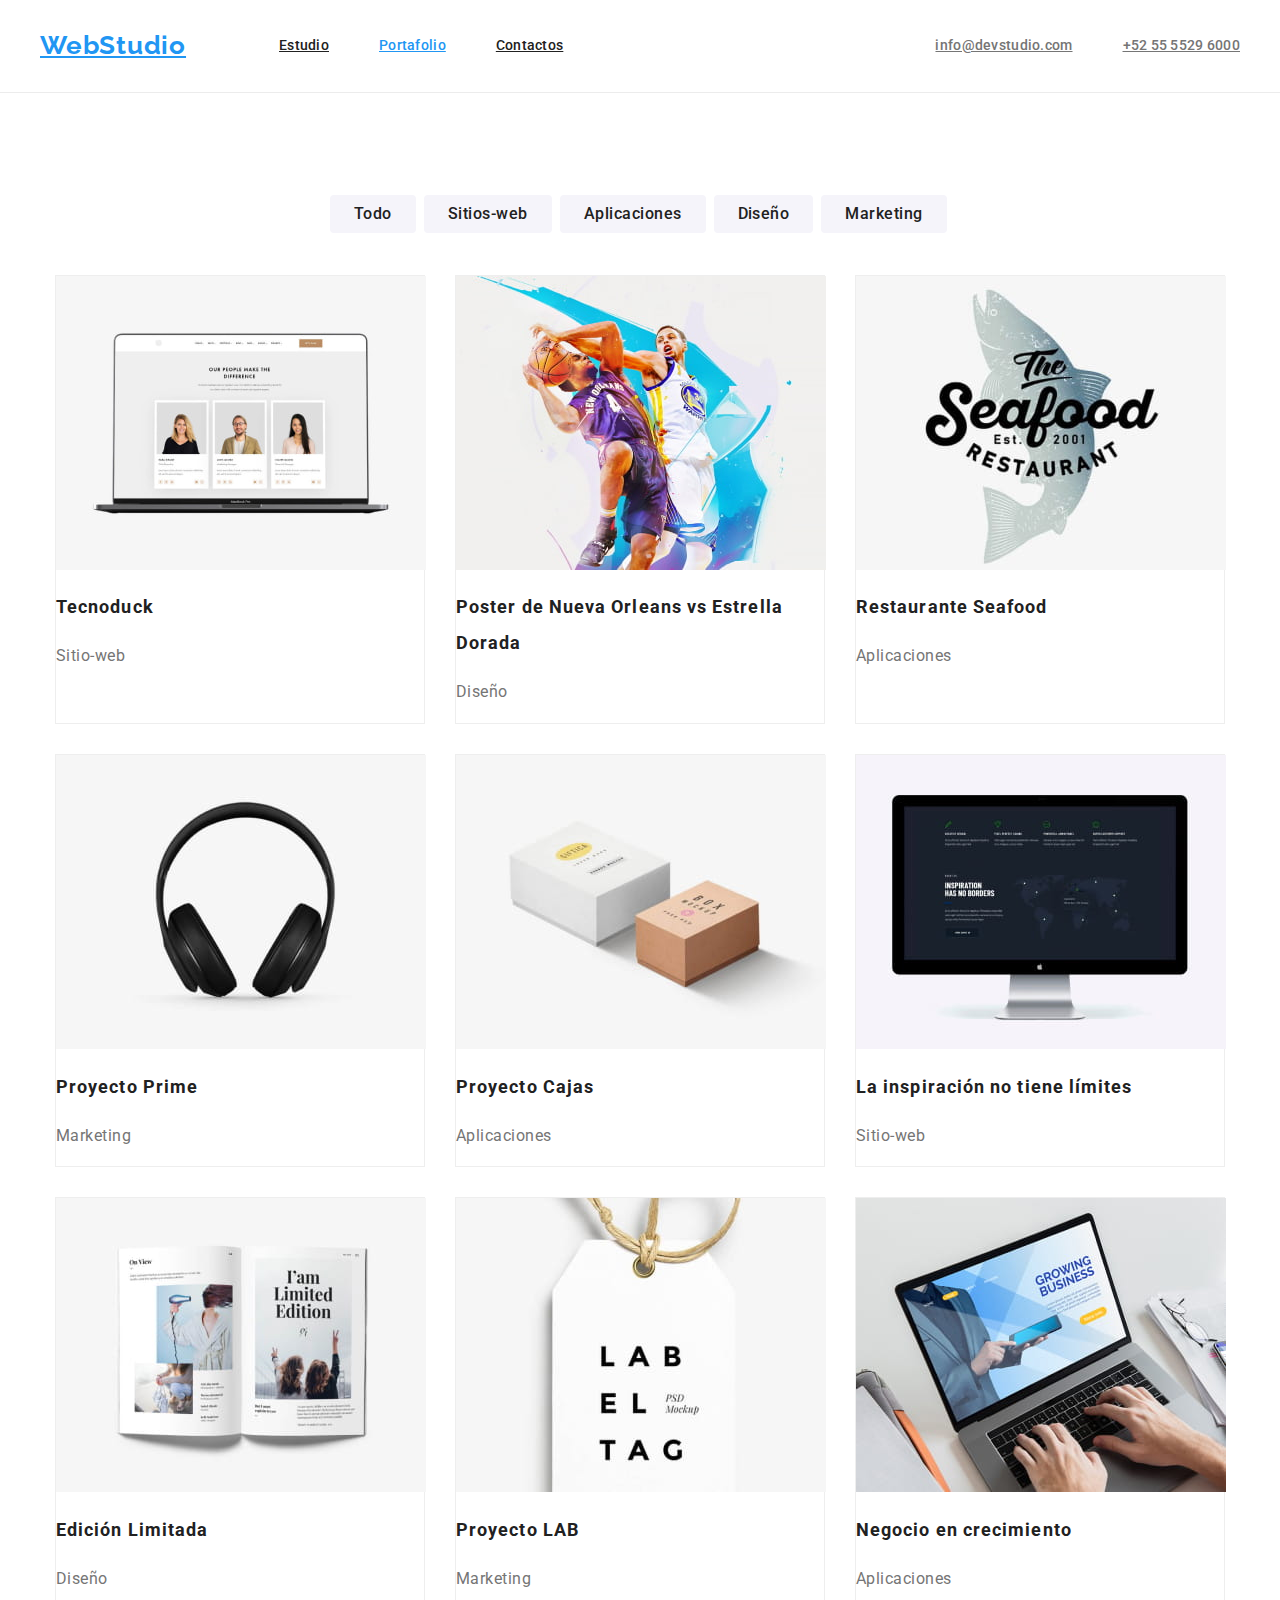
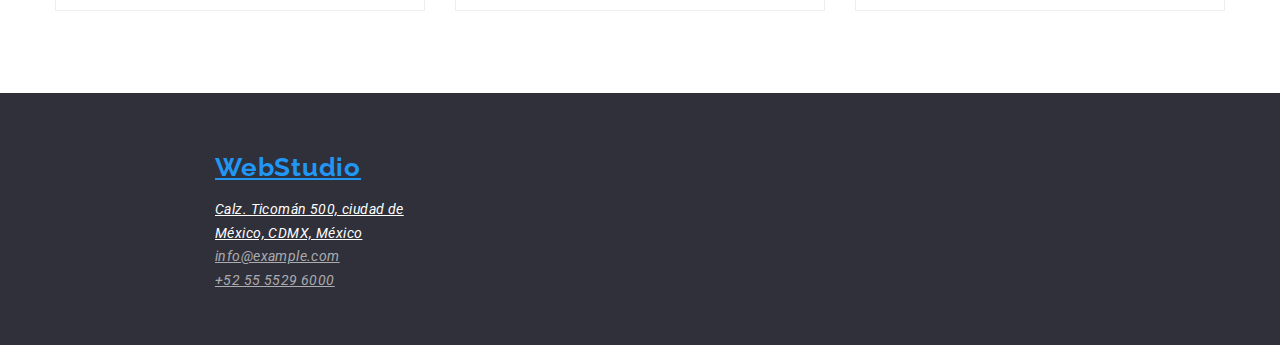
==== portafolio.html @ 7d242953 "tarea 4 v1" ====
<!DOCTYPE html>
<html lang="en">
<head>
    <meta charset="UTF-8">
    <meta name="viewport" content="width=device-width, initial-scale=1.0">
    <title>Portafolio</title>
    <link rel="stylesheet" href="https://cdnjs.cloudflare.com/ajax/libs/modern-normalize/2.0.0/modern-normalize.min.css">
    <link rel="stylesheet" href="./css/styles.css">
</head>
<body class="body">
    <header class="header">
        <div class="container container-header">
            <nav class="navigator">
                <a href="#" class="logo logo-header">WebStudio</a>
                <ul class="list">
                    <li><a href="./index.html" class="header-link">Estudio</a></li>
                    <li><a href="./portafolio.html" class="current-link">Portafolio</a></li>
                    <li><a href="" class="header-link">Contactos</a></li>
                </ul>
            </nav>
            <ul class="list">
                <li><a href="mailto:info@devstudio.com" class="header-link-contact">info@devstudio.com</a></li>
                <li><a href="tel:525555296000" class="header-link-contact">+52 55 5529 6000</a></li>
            </ul>
        </div>
    </header>
    
    <main>
        <article class="project-types">
            <div class="container section">
                <ul class="list">
                    <li><button type="button" class="project-button">Todo</button></li>
                    <li><button type="button" class="project-button">Sitios-web</button></li>
                    <li><button type="button" class="project-button">Aplicaciones</button></li>
                    <li><button type="button" class="project-button">Diseño</button></li>
                    <li><button type="button" class="project-button">Marketing</button></li>
                </ul>
            </div>
        </article>
        <Article class="Projects">
            <div class="container card">
                <ul class="list">
                    <li><img src="./images/Project_1.jpg" alt="Tecnoduck" width="370" height="294">
                        <h2 class="project-title">Tecnoduck</h2>
                        <p class="project-clasification">Sitio-web</p></li>
                    <li><img src="./images/Project_2.jpg" alt="Poster de Nueva Orleans" width="370" height="294">
                        <h2 class="project-title">Poster de Nueva Orleans vs Estrella Dorada</h2>
                        <p class="project-clasification">Diseño</p></li>
                    <li><img src="./images/Project_3.jpg" alt="Restaurante seafood" width="370" height="294">
                        <h2 class="project-title">Restaurante Seafood</h2>
                        <p class="project-clasification">Aplicaciones</p></li>
                    <li><img src="./images/Project_4.jpg" alt="Proyecto prime" width="370" height="294">
                        <h2 class="project-title">Proyecto Prime</h2>
                        <p class="project-clasification">Marketing</p></li>
                    <li><img src="./images/Project_5.jpg" alt="Proyecto cajas" width="370" height="294">
                        <h2 class="project-title">Proyecto Cajas</h2>
                        <p class="project-clasification">Aplicaciones</p></li>
                    <li><img src="./images/Project_6.jpg" alt="La inpiracion no tiene limites" width="370" height="294">
                        <h2 class="project-title">La inspiración no tiene límites</h2>
                        <p class="project-clasification">Sitio-web</p></li>
                    <li><img src="./images/Project_7.jpg" alt="Edición limitada" width="370" height="294">
                        <h2 class="project-title">Edición Limitada</h2>
                        <p class="project-clasification">Diseño</p></li>
                    <li><img src="./images/Project_8.jpg" alt="Priyecto LAB" width="370" height="294">
                        <h2 class="project-title">Proyecto LAB</h2>
                        <p class="project-clasification">Marketing</p></li>
                    <li><img src="./images/Project_9.jpg" alt="Negocio en crecimiento" width="370" height="294">
                        <h2 class="project-title">Negocio en crecimiento</h2>
                        <p class="project-clasification">Aplicaciones</p></li>
                </ul>
            </div>  
        </Article>
    </main>
    <footer class="footer">
        <div class="container container-footer">
            <a href="#" class="logo">WebStudio</a>
            <address>
            <ul class="list-footer">
                <li><a href="enlace google map" class="footer-link">Calz. Ticomán 500, ciudad de <br> México, CDMX, México</a></li>
                <li><a href="mailto:info@example.com"class="footer-link-contact">info@example.com</a></li>
                <li><a href="tel:525555296000" class="footer-link-contact">+52 55 5529 6000</a></li>
            </ul>
            </address>  
        </div>
    </footer>
</body>
</html>
---- css/styles.css ----
@import url('https://fonts.googleapis.com/css2?family=Raleway:ital,wght@0,700;1,700&display=swap');
/*font-family: 'Raleway', sans-serif;*/
@import url('https://fonts.googleapis.com/css2?family=Raleway:ital,wght@0,700;1,700&family=Roboto:ital,wght@0,400;0,500;0,700;0,900;1,400;1,500;1,700;1,900&display=swap');
/*font-family: 'Roboto', sans-serif;*/
:root{
    --color-blanco: #ffffff;
    --color-azul-claro: #2196f3;
    --color-gris-oscuro:  #212121;
    --color-beige: #757575;
    --color-azul-oscuro: #2F303A;
    --Color-azul-proundo: #1b2484;
}
*body{
    font-family: 'Roboto', sans-serif; 
    color: black;
}
/*Style encabezado general*/
.header{
    font-family: 'Roboto', sans-serif; 
    font-weight: 500; 
    font-size: 14px; 
    line-height: 1.14; 
    letter-spacing: 0.02em;
    color: var(--color-gris-oscuro);
    background-color: var(--color-blanco);
    padding-top: 24px;
    padding-bottom: 24px;
    border-bottom:  1px solid #ECECEC;
}
.container{
    width: 1200px; 
    margin: auto; 
}
.container-header{
    justify-content: space-between; 
    display: flex; 
    align-items:center;
}
.container-header ul{
    display: flex; 
    align-items:center;
    padding-left: 0px;
}
.navigator{
    display: flex; 
    align-items:center;
}
.navigator ul{
    padding-left: 0px;
}
.logo{
    font-family: 'Raleway', sans-serif;
    font-weight: 700;
    font-size: 26px;
    line-height: 1.15;
    letter-spacing: 0.03em;
    text-align: right; 
    color: var(--color-azul-claro); 
}
.logo-header{
    margin-right: 93px;
}
.list{
    display: flex;
    list-style: none; 
    gap: 50px;
    margin-left: 0;
    padding: 0px;
}
.current-link{
    color:var(--color-azul-claro); 
}
.header-link{ 
    color: var(--color-gris-oscuro); 
}
.header-link:hover, .header-link:focus{
    color: var(--color-azul-claro); 
}

.header-link-contact{
    color: var(--color-beige); 
}
.header-link-contact:hover, .header-link-contact:focus{
    color: var(--color-azul-claro); 
}
/*Style cuerpo pagina Principal*/
.introduction{
    height: 600px;
    width: 1600px;
    background-color:var(--color-azul-oscuro);
    text-align: center;
    display: flex;
    align-items: center;
    margin: auto;
}
.title{ 
    font-family: 'Roboto', sans-serif;
    font-weight: 900;
    font-size: 44px;
    line-height: 1.3636;
    letter-spacing: 0.06em;
    text-align: center;
    color:var(--color-blanco);
    margin: auto;
    margin-top: 0px;
    margin-bottom: 30px;
    width: 696px;
    height: 120px;
}
.index-button{
    background-color:var(--color-azul-claro);
    font-weight: 700;
    font-size: 16px;
    line-height: 1.87;
    letter-spacing: 0.06em;
    text-align: center;
    color: var(--color-blanco);
    cursor: pointer;
    width: 261px;
    height: 50px;
    border-radius: 4px;
    border: none;
    padding: 10px;
}
.index-button:hover, .index-button:focus{
    background-color: var(--Color-azul-proundo);
}
/*caracteristicas*/
.section{
    margin-top: 94px;
}
.characteristics{
    width: 1600px;
    display:flex;
    align-items: center;
    margin: auto;
    margin-bottom: 0;
}
.characteristics ul{
    gap: 30px;
    margin: 0px;
}
.characteristics-title{
    font-family: 'Roboto', sans-serif;
    font-weight: 700;
    font-size: 14px;
    line-height: 1.14;
    letter-spacing: 0.03em;
    color: var(--color-gris-oscuro);
}
.characteristics-description{
    font-family: 'Roboto', sans-serif;
    font-weight: 400;
    font-size: 14px;
    line-height: 1.71;
    letter-spacing: 0.03em;
    background-color: var(--color-blanco);
    color: var(--color-beige);
    width: 270px;
}
/*A que nos dedicamos*/
.works{
    width: 1600px;
    display:flex;
    align-items: center;
    margin: auto;
    margin-bottom: 94px;
}
.works ul{
    gap: 30px;
}
.works h2{
    font-family: 'Roboto', sans-serif;
    font-weight: 700;
    font-size: 36px;
    line-height: 1.17;
    letter-spacing: 0.03em;
    text-align: center;
    color: var(--color-gris-oscuro);
}
/*Nuestro Equipo*/
.team{
    background-color: #F5F4FA;
    width: 1600px;
    height: 648px;
    display:flex;
    align-items: center;
    margin: auto;
}
.team ul{
    gap: 37px;
}
.team h2{
    font-family: 'Roboto', sans-serif;
    font-weight: 700;
    font-size: 36px;
    line-height: 1.17;
    letter-spacing: 0.03em;
    text-align: center;
    color: var(--color-gris-oscuro);
    margin: 0px;
    margin-bottom: 50px;
}
.team h3{
    font-family: 'Roboto', sans-serif;
    font-weight: 500;
    font-size: 16px;
    line-height: 1.17;
    letter-spacing: 0.03em;
    text-align: center;
    color: var(--color-gris-oscuro);
}
.team p{
    font-family: 'Roboto', sans-serif;
    font-weight: 400;
    font-size: 16px;
    line-height: 1.17;
    letter-spacing: 0.03em;
    text-align: center;
    color: var(--color-beige);
}    

/*Style de footer*/
.footer{
    font-family: 'Roboto', sans-serif; 
    font-weight: 400; 
    font-size: 14px; 
    line-height: 1.71; 
    letter-spacing: 0.03em; 
    color: var(--color-blanco);
    background-color: var(--color-azul-oscuro);
    width: 1600px;
    height: 252px;
    display:flex;
    align-items: center;
    margin: auto;
}
.container-footer{
    margin-left: 215px;
    margin-top: 60px;
}
.list-footer{
 list-style: none;
 padding: 0px;
}
.footer-link{
    color: var(--color-blanco);
}
.footer-link:hover, .footer-link:focus{
    color: var(--color-azul-claro);
}
.footer-link-contact{
    color:#FFFFFF99;
}
.footer-link-contact:hover, .footer-link-contact:focus{
    color: var(--color-azul-claro);
}


/*Style cuerpo pagina portafolio*/
.project-types ul{
    width: 620px;
    height: 54px;
    display:flex;
    align-items: center;
    margin: auto;
    gap: 8px;
}
.project-button{
    font-family: 'Roboto', sans-serif;
    font-weight: 500;
    font-size: 16px;
    line-height: 1.62;
    letter-spacing: 0.03em;
    text-align: center;
    color: var(--color-gris-oscuro);
    background-color: #F5F4FA;
    border-radius: 4px;
    border-style: none;
    padding: 6px 24px;
}
.project-button:hover, .project-button:focus{
    background-color: var(--color-azul-claro);
    color: var(--color-blanco);
}
.card li{
    width: 370px;
    border: 1px solid #EEEEEE;
}
.card ul{
    display: flex;
    flex-wrap: wrap;
    gap: 30px;
    margin-top: 34px;
    margin-bottom: 82px;
    justify-content: center;
}   
.project-title{
    font-family: 'Roboto', sans-serif;
    font-weight: 700;
    font-size: 18px;
    line-height: 2;
    letter-spacing: 0.06em;
    color: var(--color-gris-oscuro);
}
.project-clasification{
    font-family: 'Roboto', sans-serif;
    font-weight: 400;
    font-size: 16px;
    line-height: 1.87;
    letter-spacing: 0.03em;
    color: var(--color-beige);
}
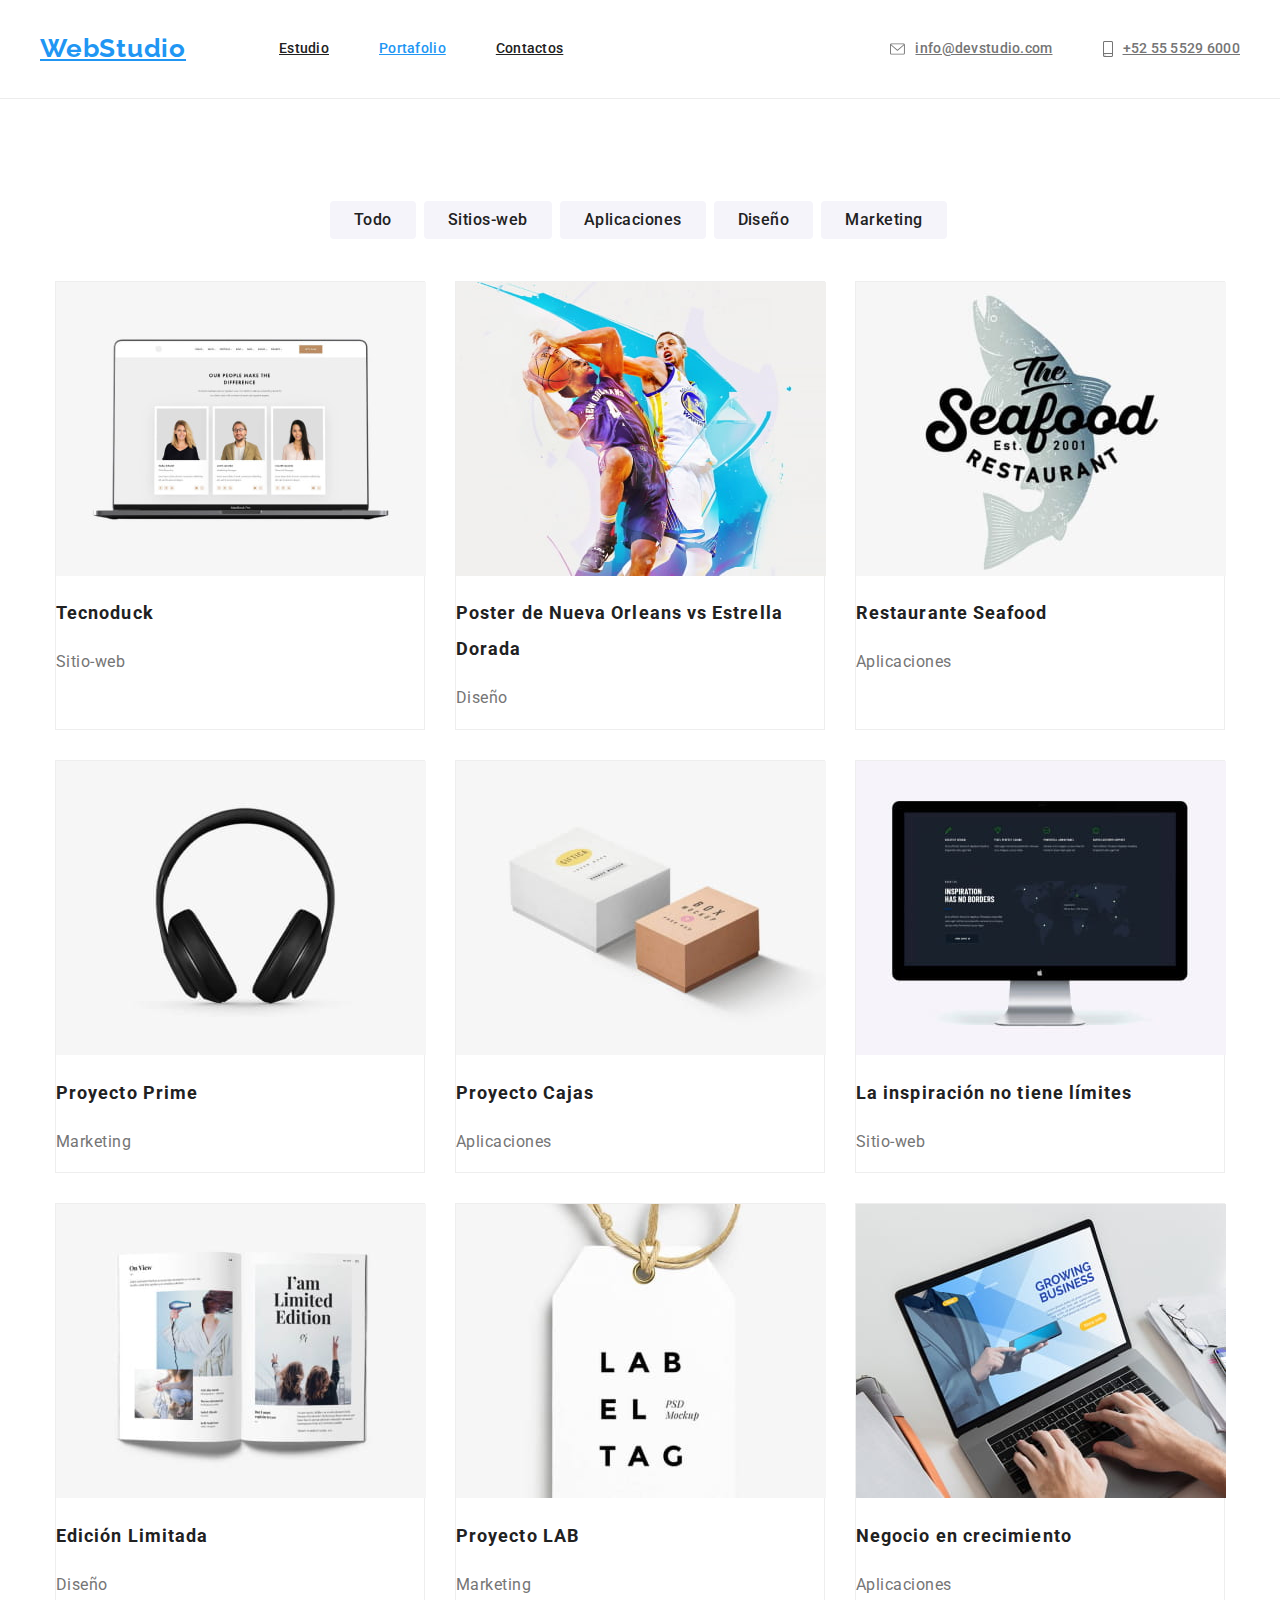
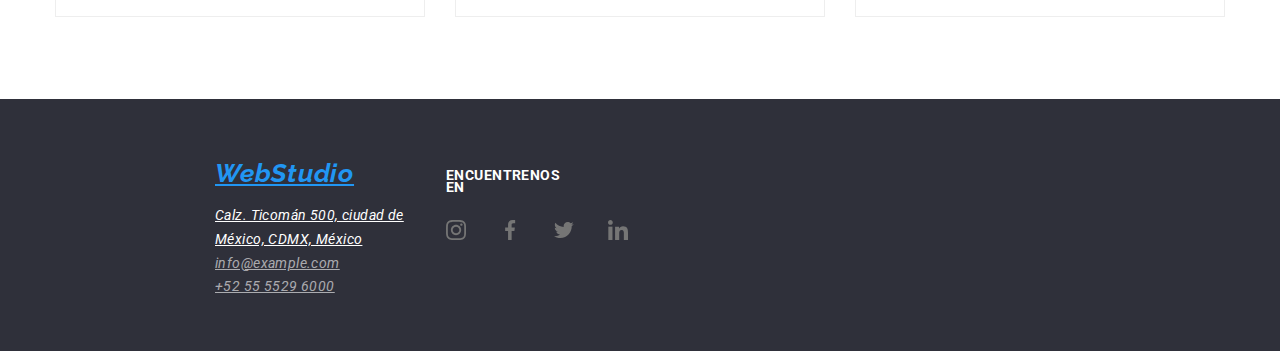
==== commit 9ef96bbc: "tarea 4 final" ====
--- a/portafolio.html
+++ b/portafolio.html
@@ -11,7 +11,7 @@
     <header class="header">
         <div class="container container-header">
             <nav class="navigator">
-                <a href="#" class="logo logo-header">WebStudio</a>
+                <a href="#" class="logo logo-header">WebStudio</a> <!--El # hace que el elace vaya a la misma pagian/ los logos siempre llevan a la misma pagina-->
                 <ul class="list">
                     <li><a href="./index.html" class="header-link">Estudio</a></li>
                     <li><a href="./portafolio.html" class="current-link">Portafolio</a></li>
@@ -19,8 +19,17 @@
                 </ul>
             </nav>
             <ul class="list">
-                <li><a href="mailto:info@devstudio.com" class="header-link-contact">info@devstudio.com</a></li>
-                <li><a href="tel:525555296000" class="header-link-contact">+52 55 5529 6000</a></li>
+                <li class="contact-header-item">
+                    <svg class="header-icon icon" width="15" height="22">
+                        <use href="./images/Icons/symbol-defs.svg#icon-Sobre"></use>
+                    </svg>
+                    <a href="mailto:info@devstudio.com" class="header-link-contact">info@devstudio.com</a></li>
+                <li class="contact-header-item">
+                    <svg class="header-icon icon" width="10" height="16">
+                        <use href="./images/Icons/symbol-defs.svg#icon-Telfono-inteligente"></use>
+                    </svg>
+                    <a href="tel:525555296000" class="header-link-contact">+52 55 5529 6000</a>
+                </li>
             </ul>
         </div>
     </header>
@@ -73,14 +82,40 @@
     </main>
     <footer class="footer">
         <div class="container container-footer">
-            <a href="#" class="logo">WebStudio</a>
-            <address>
-            <ul class="list-footer">
-                <li><a href="enlace google map" class="footer-link">Calz. Ticomán 500, ciudad de <br> México, CDMX, México</a></li>
-                <li><a href="mailto:info@example.com"class="footer-link-contact">info@example.com</a></li>
-                <li><a href="tel:525555296000" class="footer-link-contact">+52 55 5529 6000</a></li>
+            <address class="footer-adress">
+                <a href="#" class="logo logo-footer">WebStudio</a>
+                <ul class="list-footer">
+                    <li><a href="enlace google map" class="footer-link">Calz. Ticomán 500, ciudad de <br> México, CDMX, México</a></li>
+                    <li><a href="mailto:info@example.com"class="footer-link-contact">info@example.com</a></li>
+                    <li><a href="tel:525555296000" class="footer-link-contact">+52 55 5529 6000</a></li>
+                </ul>
+             </address>
+
+            <ul class="social-media-footer list">
+                <li>
+                    <h2 class="title-social-media">ENCUENTRENOS EN</h2>
+                </li>
+                <li>
+                    <svg class="footer-icon icon" width="20" height="20">
+                        <use href="./images/Icons/symbol-defs.svg#icon-Instagram"></use>
+                    </svg>
+                </li>
+                <li>
+                    <svg class="footer-icon icon" width="20" height="20">
+                    <use href="./images/Icons/symbol-defs.svg#icon-Facebook"></use>
+                    </svg>
+                </li>
+                <li>
+                    <svg class="footer-icon icon" width="20" height="20">
+                        <use href="./images/Icons/symbol-defs.svg#icon-Tweter"></use>
+                    </svg>
+                </li>
+                <li>
+                    <svg class="footer-icon icon" width="20" height="20">
+                        <use href="./images/Icons/symbol-defs.svg#icon-Linkedin"></use>
+                    </svg>
+                </li>
             </ul>
-            </address>  
         </div>
     </footer>
 </body>
--- a/css/styles.css
+++ b/css/styles.css
@@ -76,13 +76,28 @@
 .header-link:hover, .header-link:focus{
     color: var(--color-azul-claro); 
 }
-
+.contact-header-item{
+    display: flex;
+    align-items: center;
+    gap: 10px;
+    fill: var(--color-beige);
+}
+.contact-header-item:hover, .contact-header-item:focus {
+    color: var(--color-azul-claro);
+}
+.icon{
+    fill:  var(--color-beige);
+}
+.icon:hover{
+    fill: var(--color-azul-claro);
+}
 .header-link-contact{
-    color: var(--color-beige); 
+    color: var(--color-beige);
 }
 .header-link-contact:hover, .header-link-contact:focus{
-    color: var(--color-azul-claro); 
-}
+    color: var(--color-azul-claro);
+}
+
 /*Style cuerpo pagina Principal*/
 .introduction{
     height: 600px;
@@ -92,6 +107,8 @@
     display: flex;
     align-items: center;
     margin: auto;
+    background-image: linear-gradient(rgba(47, 48, 58, 0.40), rgb(47, 48, 58, 0.40)),  url(../images/Hero-1.jpg);
+    
 }
 .title{ 
     font-family: 'Roboto', sans-serif;
@@ -126,9 +143,6 @@
     background-color: var(--Color-azul-proundo);
 }
 /*caracteristicas*/
-.section{
-    margin-top: 94px;
-}
 .characteristics{
     width: 1600px;
     display:flex;
@@ -140,6 +154,20 @@
     gap: 30px;
     margin: 0px;
 }
+.section{
+    margin-top: 94px;
+}
+.characteristics-icon-space{
+    background-color: #F5F4FA;
+    height: 120px;
+    display:flex;
+    align-items: center;
+    justify-content: center;
+}
+.characteristics-icon{
+    height: 70px;
+    width: 70px;
+}
 .characteristics-title{
     font-family: 'Roboto', sans-serif;
     font-weight: 700;
@@ -147,6 +175,8 @@
     line-height: 1.14;
     letter-spacing: 0.03em;
     color: var(--color-gris-oscuro);
+    margin-top: 30px;
+    margin-bottom: 10px;
 }
 .characteristics-description{
     font-family: 'Roboto', sans-serif;
@@ -157,6 +187,7 @@
     background-color: var(--color-blanco);
     color: var(--color-beige);
     width: 270px;
+    margin: 0px;
 }
 /*A que nos dedicamos*/
 .works{
@@ -190,6 +221,10 @@
 .team ul{
     gap: 37px;
 }
+.team li{
+    background-color: var(--color-blanco);
+    box-shadow: 0px 2px 1px 0px #00000033;
+}
 .team h2{
     font-family: 'Roboto', sans-serif;
     font-weight: 700;
@@ -219,6 +254,59 @@
     text-align: center;
     color: var(--color-beige);
 }    
+.team-social-media{
+    display: flex;
+    align-items: center;
+    margin-bottom: 30px;
+    padding: 0px;
+    justify-content: center;
+}
+
+/*Clientes*/
+.regular-customer{
+    width: 1600px;
+    display:flex;
+    align-items: center;
+    margin: auto;
+    margin-bottom: 0;
+}
+.regular-customer h2{
+    font-family: 'Roboto', sans-serif;
+    font-weight: 700;
+    font-size: 36px;
+    line-height: 1.17;
+    letter-spacing: 0.03em;
+    text-align: center;
+    color: var(--color-gris-oscuro);
+    margin: 0px;
+}
+.regular-customer ul{
+    height: 162px;
+    width: 1170px;
+    gap: 30px;
+    justify-content: center;
+    align-items: center;
+    margin: 0px;
+}
+.regular-customer ul:hover{
+    fill: var(--color-azul-claro);
+}
+.customer-item{
+    width: 170px;
+    height: 81px;
+    display: flex;
+    align-items: center;
+    justify-content: center;
+    border: 1px solid #AFB1B8;
+    border-radius: 4px;
+}
+.customer-item:hover{
+    color: var(--color-azul-claro);
+    fill: var(--color-azul-claro);
+}
+.customer-list:hover, .customer-list:focus{
+    fill: var(--color-azul-claro);
+}
 
 /*Style de footer*/
 .footer{
@@ -238,10 +326,27 @@
 .container-footer{
     margin-left: 215px;
     margin-top: 60px;
+    height: 161px;
+    display: flex;
+    flex-wrap: wrap;
+    font-style: normal;
+}
+.footer-adress{
+    width: 231px;
+    height: 95px;
+}
+.logo-footer{
+    font-family: 'Raleway', sans-serif;
+    font-weight: 700;
+    font-size: 26px;
+    line-height: 1.15;
+    letter-spacing: 0.03em;
+    text-align: right;
+    color: var(--color-azul-claro); 
 }
 .list-footer{
- list-style: none;
- padding: 0px;
+    list-style: none;
+    padding: 0px;
 }
 .footer-link{
     color: var(--color-blanco);
@@ -255,6 +360,33 @@
 .footer-link-contact:hover, .footer-link-contact:focus{
     color: var(--color-azul-claro);
 }
+.social-media-footer{
+    width: 206px;
+    height: 80px;
+    display: flex;
+    flex-wrap: wrap;
+    margin: 0;
+    
+}
+.title-social-media{
+    width: 135px;
+    height: 16px;
+    font-family: 'Roboto', sans-serif;
+    font-weight: 700;
+    font-size: 14px;
+    line-height: 0.85;
+    letter-spacing: 0.03em;
+    margin-right: 71px;
+    margin-bottom: 0px;
+}
+.social-media-footer{
+    list-style: none;
+    padding: 0;
+    gap: 34px;
+    padding-inline-start: 0;
+}
+
+
 
 
 /*Style cuerpo pagina portafolio*/
@@ -277,16 +409,25 @@
     background-color: #F5F4FA;
     border-radius: 4px;
     border-style: none;
-    padding: 6px 24px;
-}
+    padding: 6px 24px;   
+}
+
+
 .project-button:hover, .project-button:focus{
     background-color: var(--color-azul-claro);
     color: var(--color-blanco);
+    box-shadow: 0px 3px 3px 0px #0000001F;
 }
 .card li{
     width: 370px;
     border: 1px solid #EEEEEE;
 }
+.card li:hover{
+    box-shadow: 1px 4px 6px 0px #00000029;
+}
+
+
+
 .card ul{
     display: flex;
     flex-wrap: wrap;
@@ -311,4 +452,3 @@
     letter-spacing: 0.03em;
     color: var(--color-beige);
 }
-
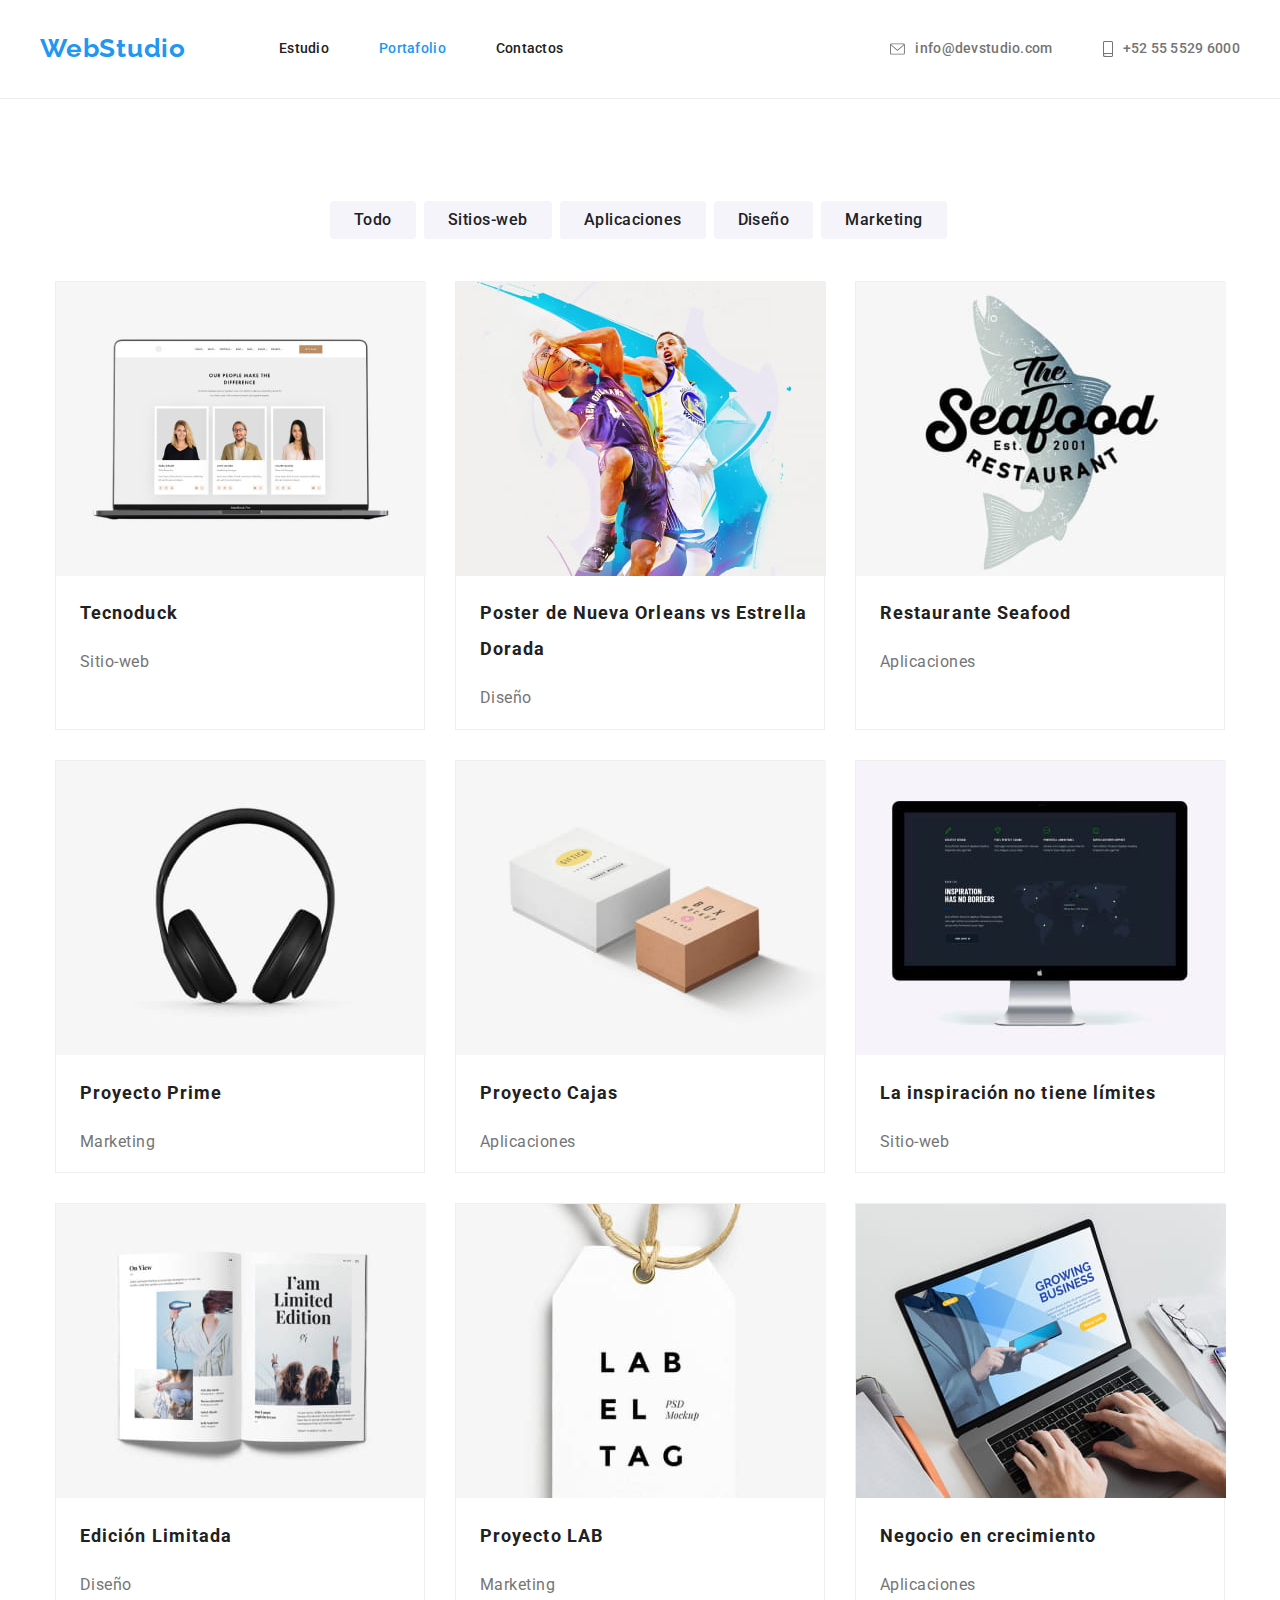
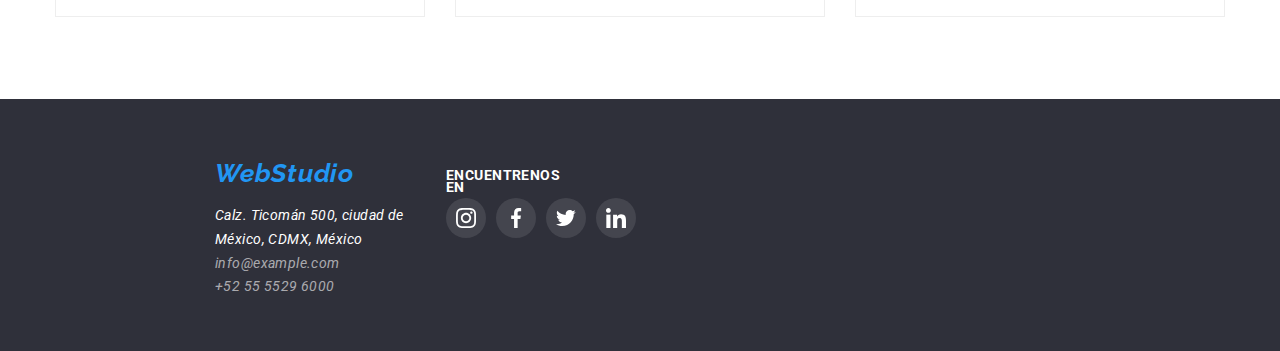
==== commit a135ac70: "Tarea 4 - correcciones" ====
--- a/portafolio.html
+++ b/portafolio.html
@@ -96,24 +96,32 @@
                     <h2 class="title-social-media">ENCUENTRENOS EN</h2>
                 </li>
                 <li>
-                    <svg class="footer-icon icon" width="20" height="20">
-                        <use href="./images/Icons/symbol-defs.svg#icon-Instagram"></use>
-                    </svg>
+                    <div class="ellipse">
+                        <svg class="footer-icon icon" width="20" height="20">
+                            <use href="./images/Icons/symbol-defs.svg#icon-Instagram"></use>
+                        </svg>
+                    </div>
                 </li>
                 <li>
-                    <svg class="footer-icon icon" width="20" height="20">
-                    <use href="./images/Icons/symbol-defs.svg#icon-Facebook"></use>
-                    </svg>
+                    <div class="ellipse">
+                        <svg class="footer-icon icon" width="20" height="20">
+                            <use href="./images/Icons/symbol-defs.svg#icon-Facebook"></use>
+                        </svg>
+                    </div>
                 </li>
                 <li>
-                    <svg class="footer-icon icon" width="20" height="20">
-                        <use href="./images/Icons/symbol-defs.svg#icon-Tweter"></use>
-                    </svg>
+                    <div class="ellipse">
+                        <svg class="footer-icon icon" width="20" height="20">
+                            <use href="./images/Icons/symbol-defs.svg#icon-Tweter"></use>
+                        </svg>
+                    </div>
                 </li>
                 <li>
-                    <svg class="footer-icon icon" width="20" height="20">
-                        <use href="./images/Icons/symbol-defs.svg#icon-Linkedin"></use>
-                    </svg>
+                    <div class="ellipse">
+                        <svg class="footer-icon icon" width="20" height="20">
+                            <use href="./images/Icons/symbol-defs.svg#icon-Linkedin"></use>
+                        </svg>
+                    </div>
                 </li>
             </ul>
         </div>
--- a/css/styles.css
+++ b/css/styles.css
@@ -12,7 +12,7 @@
 }
 *body{
     font-family: 'Roboto', sans-serif; 
-    color: black;
+    color: black;    
 }
 /*Style encabezado general*/
 .header{
@@ -55,7 +55,8 @@
     line-height: 1.15;
     letter-spacing: 0.03em;
     text-align: right; 
-    color: var(--color-azul-claro); 
+    color: var(--color-azul-claro);
+    text-decoration: none;
 }
 .logo-header{
     margin-right: 93px;
@@ -68,10 +69,12 @@
     padding: 0px;
 }
 .current-link{
-    color:var(--color-azul-claro); 
+    color:var(--color-azul-claro);
+    text-decoration: none;
 }
 .header-link{ 
-    color: var(--color-gris-oscuro); 
+    color: var(--color-gris-oscuro);
+    text-decoration: none;
 }
 .header-link:hover, .header-link:focus{
     color: var(--color-azul-claro); 
@@ -93,6 +96,7 @@
 }
 .header-link-contact{
     color: var(--color-beige);
+    text-decoration: none;
 }
 .header-link-contact:hover, .header-link-contact:focus{
     color: var(--color-azul-claro);
@@ -218,9 +222,6 @@
     align-items: center;
     margin: auto;
 }
-.team ul{
-    gap: 37px;
-}
 .team li{
     background-color: var(--color-blanco);
     box-shadow: 0px 2px 1px 0px #00000033;
@@ -253,14 +254,22 @@
     letter-spacing: 0.03em;
     text-align: center;
     color: var(--color-beige);
-}    
+}
 .team-social-media{
     display: flex;
     align-items: center;
-    margin-bottom: 30px;
+    justify-content: center;
     padding: 0px;
-    justify-content: center;
-}
+    padding-bottom: 30px;
+    gap: 10px;
+}
+.team-social-media li{
+    box-shadow: none;
+}
+.team-icon:hover{
+    fill: var(--color-blanco);
+}
+
 
 /*Clientes*/
 .regular-customer{
@@ -300,9 +309,10 @@
     border: 1px solid #AFB1B8;
     border-radius: 4px;
 }
-.customer-item:hover{
+.customer-item:hover, .customer-item:focus{
     color: var(--color-azul-claro);
     fill: var(--color-azul-claro);
+    border: 1px solid var(--color-azul-claro);
 }
 .customer-list:hover, .customer-list:focus{
     fill: var(--color-azul-claro);
@@ -350,12 +360,14 @@
 }
 .footer-link{
     color: var(--color-blanco);
+    text-decoration: none;
 }
 .footer-link:hover, .footer-link:focus{
     color: var(--color-azul-claro);
 }
 .footer-link-contact{
     color:#FFFFFF99;
+    text-decoration: none;
 }
 .footer-link-contact:hover, .footer-link-contact:focus{
     color: var(--color-azul-claro);
@@ -365,8 +377,7 @@
     height: 80px;
     display: flex;
     flex-wrap: wrap;
-    margin: 0;
-    
+    margin: 0;    
 }
 .title-social-media{
     width: 135px;
@@ -382,11 +393,27 @@
 .social-media-footer{
     list-style: none;
     padding: 0;
-    gap: 34px;
+    gap: 10px;
     padding-inline-start: 0;
 }
-
-
+.ellipse{
+    width: 40px;
+    height: 40px;
+    background-color:#FFFFFF1A;
+    border-radius: 50%;
+    display: flex;
+    align-items: center;
+    justify-content: center;
+}
+.ellipse:hover{
+    background-color: var(--color-azul-claro);
+}
+.footer-icon{
+    fill: var(--color-blanco);
+}
+.footer-icon:hover{
+    fill: var(--color-blanco)
+}
 
 
 /*Style cuerpo pagina portafolio*/
@@ -411,8 +438,6 @@
     border-style: none;
     padding: 6px 24px;   
 }
-
-
 .project-button:hover, .project-button:focus{
     background-color: var(--color-azul-claro);
     color: var(--color-blanco);
@@ -421,13 +446,11 @@
 .card li{
     width: 370px;
     border: 1px solid #EEEEEE;
+
 }
 .card li:hover{
     box-shadow: 1px 4px 6px 0px #00000029;
 }
-
-
-
 .card ul{
     display: flex;
     flex-wrap: wrap;
@@ -443,6 +466,7 @@
     line-height: 2;
     letter-spacing: 0.06em;
     color: var(--color-gris-oscuro);
+    padding-left: 24px;
 }
 .project-clasification{
     font-family: 'Roboto', sans-serif;
@@ -451,4 +475,5 @@
     line-height: 1.87;
     letter-spacing: 0.03em;
     color: var(--color-beige);
-}
+    padding-left: 24px;
+}
